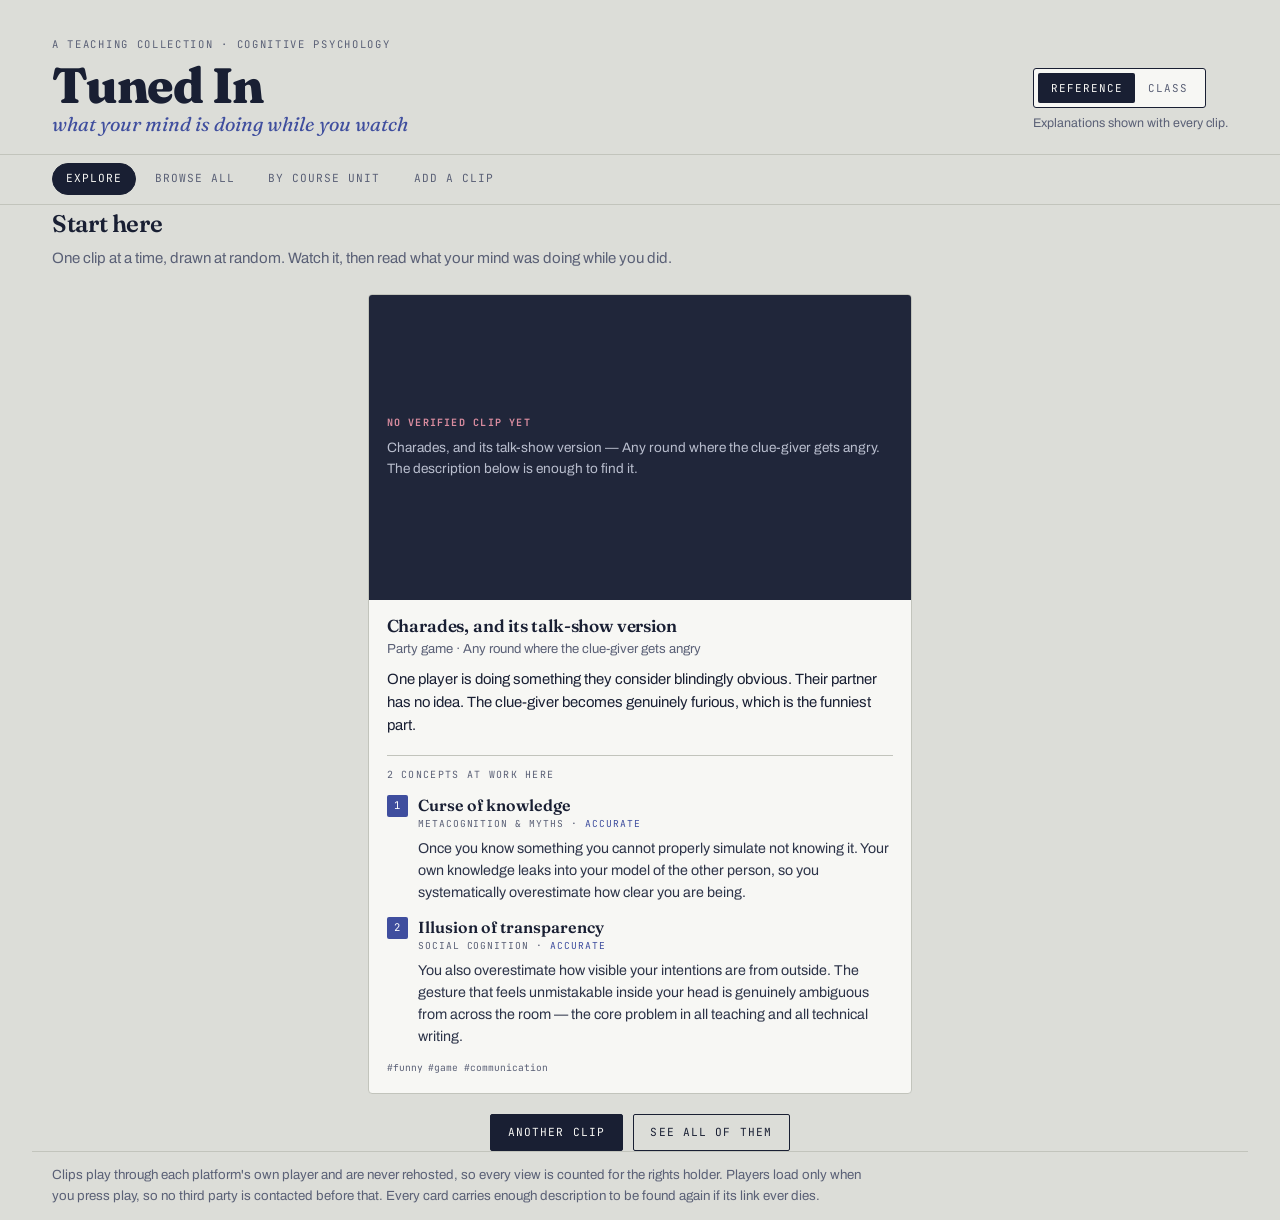
==== index.html @ 75a586c6 "Split the single file into index.html, styles.css, entries.js, app.js The data model in CLAUDE.md al" ====
<!DOCTYPE html>
<html lang="en">
<head>
<meta charset="utf-8">
<meta name="viewport" content="width=device-width, initial-scale=1">
<title>Tuned In — what your mind is doing while you watch</title>
<link rel="preconnect" href="https://fonts.googleapis.com">
<link rel="preconnect" href="https://fonts.gstatic.com" crossorigin>
<link href="https://fonts.googleapis.com/css2?family=Fraunces:ital,opsz,wght@0,9..144,400;0,9..144,600;0,9..144,800;1,9..144,400&family=Archivo:wght@400;500;600&family=JetBrains+Mono:wght@400;500&display=swap" rel="stylesheet">
<link rel="stylesheet" href="styles.css">
</head>
<body>

<header class="mast">
  <div class="wrap mast-inner">
    <div>
      <p class="kicker">A teaching collection &middot; cognitive psychology</p>
      <h1 class="logo">Tuned In<em>what your mind is doing while you watch</em></h1>
    </div>
    <div>
      <div class="mode" role="group" aria-label="Display mode">
        <button data-mode="reference" aria-pressed="true">Reference</button>
        <button data-mode="class" aria-pressed="false">Class</button>
      </div>
      <p class="mode-note" id="mode-note">Explanations shown with every clip.</p>
    </div>
  </div>
</header>

<nav class="views" aria-label="Views">
  <div class="wrap views-inner">
    <button class="tab" data-view="explore" aria-current="true">Explore</button>
    <button class="tab" data-view="browse">Browse all</button>
    <button class="tab" data-view="syllabus">By course unit</button>
    <button class="tab" data-view="add">Add a clip</button>
  </div>
</nav>

<main class="wrap">

  <section class="view" id="view-explore">
    <h2 class="sec">Start here</h2>
    <p class="sec-note">One clip at a time, drawn at random. Watch it, then read what your mind was doing while you did.</p>
    <div class="stage-one" id="explore-stage"></div>
    <div class="explore-controls">
      <button class="btn" id="next">Another clip</button>
      <button class="btn ghost" id="to-browse">See all of them</button>
    </div>
  </section>

  <section class="view" id="view-browse" hidden>
    <h2 class="sec">The whole collection</h2>
    <p class="sec-note">Filter by area of study, or search a concept, a show, or a phrase you half-remember.</p>
    <div class="filters">
      <input type="search" class="search" id="q" placeholder="Search concepts, shows, phrases&hellip;" aria-label="Search clips">
      <div class="chips" id="area-chips" role="group" aria-label="Filter by area"></div>
      <div class="chips" id="verdict-chips" role="group" aria-label="Filter by verdict"></div>
      <p class="count" id="count"></p>
    </div>
    <div class="grid" id="grid"></div>
    <div class="empty" id="empty" hidden>
      <p>No clips match that. Clear a filter or search a different concept.</p>
      <button class="btn ghost" id="clear">Clear all filters</button>
    </div>
  </section>

  <section class="view" id="view-syllabus" hidden>
    <h2 class="sec">By course unit</h2>
    <p class="sec-note">Grouped the way a course tends to run. Copy any line straight into a slide or an assignment.</p>
    <div id="modules"></div>
  </section>

  <section class="view" id="view-add" hidden>
    <h2 class="sec">Add a clip</h2>
    <p class="sec-note">Fill this in and it hands back a finished entry to paste into your data file. Nothing is sent anywhere.</p>
    <p class="allow"><strong>Links are checked against an allowlist before an entry is accepted</strong>, so a visitor can never be sent somewhere unvetted. Currently permitted: <code>youtube.com</code> <code>youtu.be</code> <code>vimeo.com</code> <code>ted.com</code> <code>pbs.org</code> <code>bbc.co.uk</code> <code>npr.org</code> <code>archive.org</code> and any <code>.edu</code> host. Paste a full YouTube address and the video and its start time get pulled out for you. Leave it blank if you have not found a good copy yet &mdash; the clip still gets a card.</p>

    <div class="form" id="form">
      <div class="field wide"><label for="f-url">Paste the clip address (optional)</label><input id="f-url" placeholder="https://www.youtube.com/watch?v=…&amp;t=84s"></div>
      <div class="field"><label for="f-title">Source title</label><input id="f-title" placeholder="The Office (US)"></div>
      <div class="field"><label for="f-kind">Format</label><input id="f-kind" placeholder="Television comedy"></div>
      <div class="field wide"><label for="f-detail">Where in it</label><input id="f-detail" placeholder="Michael follows the satnav into a lake"></div>
      <div class="field"><label for="f-module">Course unit</label><input id="f-module" list="modlist" placeholder="Judgment &amp; decision making"><datalist id="modlist"></datalist></div>
      <div class="field"><label for="f-note">Content note (blank if none)</label><input id="f-note" placeholder="Distressing material"></div>
      <div class="field wide"><label for="f-surface">What you see happen</label><textarea id="f-surface" placeholder="Describe it without naming any concept. In Class mode this is all students get."></textarea></div>
      <div class="field wide"><label for="f-prompt">Discussion prompt for Class mode</label><input id="f-prompt" placeholder="What is going wrong here, and whose fault is it?"></div>
      <div id="cblocks"></div>
      <div class="row-btns">
        <button class="btn ghost" id="add-concept">Add another concept</button>
        <button class="btn" id="make">Build the entry</button>
      </div>
      <div class="field wide"><label for="f-tags">Tags, comma separated</label><input id="f-tags" placeholder="funny, the office, technology"></div>
    </div>
    <p class="msg" id="form-msg"></p>
    <pre class="out" id="out" hidden></pre>
    <button class="btn ghost" id="copy-out" hidden>Copy entry</button>
  </section>

</main>

<footer class="wrap">
  <p>Clips play through each platform's own player and are never rehosted, so every view is counted for the rights holder. Players load only when you press play, so no third party is contacted before that. Every card carries enough description to be found again if its link ever dies.</p>
</footer>

<script src="entries.js"></script>
<script src="app.js"></script>
</body>
</html>
---- styles.css ----
:root{
    --ground:#DCDDD8; --surface:#F7F7F4; --surface-2:#E9E9E3; --slate:#20263A;
    --ink:#191F33; --ink-soft:#5A6076; --rule:#C2C4BC;
    --blue:#3F4E9E; --gold:#A97C10; --rose:#A8455F;
    --display:'Fraunces',Georgia,serif;
    --body:'Archivo',system-ui,-apple-system,sans-serif;
    --mono:'JetBrains Mono',ui-monospace,monospace;
    --maxw:76rem;
  }
  *{box-sizing:border-box}
  body{margin:0;background:var(--ground);color:var(--ink);font-family:var(--body);font-size:16px;line-height:1.55}
  .wrap{max-width:var(--maxw);margin:0 auto;padding:0 1.25rem}
  a{color:var(--blue)}
  button{font:inherit;cursor:pointer}
  :focus-visible{outline:2.5px solid var(--blue);outline-offset:2px;border-radius:2px}
  img{max-width:100%;display:block}

  header.mast{padding:2.25rem 0 1.25rem}
  .mast-inner{display:flex;justify-content:space-between;align-items:flex-end;gap:2rem;flex-wrap:wrap}
  .logo{font-family:var(--display);font-weight:800;font-size:clamp(2.1rem,5vw,3.1rem);line-height:.95;
        letter-spacing:-.025em;margin:0;font-variation-settings:'SOFT' 40,'WONK' 1}
  .logo em{font-style:italic;font-weight:400;font-size:.4em;display:block;color:var(--blue);
           letter-spacing:0;margin-top:.35rem;font-variation-settings:'SOFT' 0}
  .kicker{font-family:var(--mono);font-size:.66rem;letter-spacing:.16em;text-transform:uppercase;
          color:var(--ink-soft);margin:0 0 .6rem}

  .mode{border:1px solid var(--ink);border-radius:3px;padding:.25rem;display:inline-flex;background:var(--surface)}
  .mode button{background:none;border:0;border-radius:2px;padding:.4rem .8rem;font-family:var(--mono);
               font-size:.68rem;letter-spacing:.09em;text-transform:uppercase;color:var(--ink-soft)}
  .mode button[aria-pressed="true"]{background:var(--ink);color:var(--surface)}
  .mode-note{font-size:.78rem;color:var(--ink-soft);margin:.4rem 0 0;max-width:19rem;text-align:right}
  @media (max-width:700px){ .mode-note{text-align:left} }

  nav.views{position:sticky;top:0;z-index:30;background:var(--ground);border-top:1px solid var(--rule);
            border-bottom:1px solid var(--rule);padding:.55rem 0}
  .views-inner{display:flex;gap:.35rem;flex-wrap:wrap}
  .tab{background:none;border:1px solid transparent;border-radius:99px;padding:.38rem .8rem;
       font-family:var(--mono);font-size:.7rem;letter-spacing:.09em;text-transform:uppercase;color:var(--ink-soft)}
  .tab:hover{color:var(--ink);border-color:var(--rule)}
  .tab[aria-current="true"]{background:var(--ink);color:var(--surface);border-color:var(--ink)}

  main{padding:1.75rem 0 5rem}
  .view[hidden]{display:none}
  h2.sec{font-family:var(--display);font-weight:600;font-size:1.5rem;letter-spacing:-.015em;margin:0 0 .3rem}
  .sec-note{color:var(--ink-soft);margin:0 0 1.5rem;max-width:44rem;font-size:.94rem}

  .filters{display:flex;flex-direction:column;gap:.85rem;margin-bottom:1.75rem}
  .search{width:100%;max-width:26rem;padding:.6rem .85rem;border:1px solid var(--rule);border-radius:3px;
          background:var(--surface);color:var(--ink);font-size:.95rem;font-family:var(--body)}
  .chips{display:flex;gap:.35rem;flex-wrap:wrap}
  .chip{background:var(--surface);border:1px solid var(--rule);border-radius:99px;padding:.3rem .75rem;
        font-size:.8rem;color:var(--ink-soft)}
  .chip:hover{border-color:var(--ink-soft);color:var(--ink)}
  .chip[aria-pressed="true"]{background:var(--ink);border-color:var(--ink);color:var(--surface)}
  .count{font-family:var(--mono);font-size:.7rem;color:var(--ink-soft);letter-spacing:.06em;margin:0}

  .grid{display:grid;grid-template-columns:repeat(auto-fill,minmax(20.5rem,1fr));gap:1.25rem;align-items:start}
  .card{background:var(--surface);border:1px solid var(--rule);border-radius:4px;overflow:hidden;
        display:flex;flex-direction:column}
  .card:hover{border-color:var(--ink-soft)}
  .stage{width:100%;aspect-ratio:16/9;background:var(--slate);position:relative;overflow:hidden}
  .stage iframe{width:100%;height:100%;border:0;display:block}
  .facade{position:absolute;inset:0;border:0;padding:0;background:none;width:100%;height:100%;cursor:pointer}
  .facade img{width:100%;height:100%;object-fit:cover}
  .facade::after{content:"";position:absolute;inset:0;background:rgba(25,31,51,.3);transition:background .2s}
  .facade:hover::after{background:rgba(25,31,51,.06)}
  .play{position:absolute;left:50%;top:50%;transform:translate(-50%,-50%);z-index:2;
        background:var(--surface);color:var(--ink);border-radius:99px;padding:.5rem 1rem;
        font-family:var(--mono);font-size:.68rem;letter-spacing:.1em;text-transform:uppercase;
        box-shadow:0 2px 14px rgba(25,31,51,.35);white-space:nowrap}
  .noclip{position:absolute;inset:0;display:flex;flex-direction:column;justify-content:center;
          padding:1.1rem;color:#B9BECE;font-size:.85rem;gap:.4rem}
  .noclip strong{font-family:var(--mono);font-size:.63rem;letter-spacing:.12em;text-transform:uppercase;color:#D98C9F}
  .advisory{background:#F0DDE2;border-bottom:1px solid #DEBFC8;padding:.45rem .95rem;font-size:.78rem;color:#7A2E42}
  .advisory b{font-family:var(--mono);font-size:.62rem;letter-spacing:.1em;text-transform:uppercase}

  .body{padding:1rem 1.1rem 1.1rem;display:flex;flex-direction:column;flex:1}
  .source{margin:0 0 .55rem;font-size:.82rem;color:var(--ink-soft)}
  .source b{font-family:var(--display);font-weight:600;font-size:1.08rem;color:var(--ink);display:block;
            letter-spacing:-.01em;line-height:1.2;margin-bottom:.15rem}
  .surface-txt{margin:0 0 .9rem;font-size:.93rem}
  .prompt{margin:0 0 .9rem;font-size:.9rem;font-style:italic;color:var(--blue);
          border-left:2px solid var(--blue);padding-left:.7rem}
  .divider{font-family:var(--mono);font-size:.62rem;letter-spacing:.13em;text-transform:uppercase;
           color:var(--ink-soft);border-top:1px solid var(--rule);padding-top:.7rem;margin:.2rem 0 .8rem}

  .concepts{list-style:none;margin:0;padding:0;display:flex;flex-direction:column;gap:.9rem}
  .concepts li{display:grid;grid-template-columns:1.35rem 1fr;gap:.6rem}
  .num{font-family:var(--mono);font-size:.66rem;color:#fff;border-radius:2px;text-align:center;
       height:1.35rem;line-height:1.35rem}
  .num.accurate{background:var(--blue)} .num.overstated{background:var(--gold)} .num.myth{background:var(--rose)}
  .cname{font-family:var(--display);font-weight:600;font-size:1rem;line-height:1.25;margin:0 0 .12rem}
  .cmeta{font-family:var(--mono);font-size:.6rem;letter-spacing:.1em;text-transform:uppercase;
         color:var(--ink-soft);margin:0 0 .3rem}
  .cmeta .v.accurate{color:var(--blue)} .cmeta .v.overstated{color:var(--gold)} .cmeta .v.myth{color:var(--rose)}
  .cexp{margin:0;font-size:.89rem;color:#2C3348}

  .reveal-wrap{margin-top:.1rem;margin-bottom:.3rem}
  .reveal{background:none;border:1px solid var(--ink);border-radius:2px;padding:.45rem .8rem;
          font-family:var(--mono);font-size:.68rem;letter-spacing:.09em;text-transform:uppercase;color:var(--ink)}
  .reveal:hover{background:var(--ink);color:var(--surface)}
  .hidden-panel{display:grid;grid-template-rows:0fr;transition:grid-template-rows .4s ease}
  .hidden-panel > div{overflow:hidden}
  .card[data-open="true"] .hidden-panel{grid-template-rows:1fr}
  .foot{margin-top:auto;padding-top:.85rem}
  .tags{display:flex;gap:.35rem;flex-wrap:wrap;margin:0}
  .tag{font-family:var(--mono);font-size:.6rem;color:var(--ink-soft)}
  .tag::before{content:"#"}

  .empty{border:1px dashed var(--rule);border-radius:4px;padding:2.5rem 1.5rem;text-align:center;color:var(--ink-soft)}

  .stage-one{max-width:34rem;margin:0 auto}
  .explore-controls{display:flex;justify-content:center;gap:.6rem;margin-top:1.25rem;flex-wrap:wrap}
  .btn{background:var(--ink);color:var(--surface);border:1px solid var(--ink);border-radius:2px;
       padding:.55rem 1.05rem;font-family:var(--mono);font-size:.7rem;letter-spacing:.1em;text-transform:uppercase}
  .btn:hover{background:var(--blue);border-color:var(--blue)}
  .btn.ghost{background:none;color:var(--ink)}
  .btn.ghost:hover{background:var(--ink);color:var(--surface)}

  .module{margin-bottom:2.25rem}
  .module h3{font-family:var(--display);font-weight:600;font-size:1.12rem;margin:0}
  .mcount{font-family:var(--mono);font-size:.64rem;letter-spacing:.1em;text-transform:uppercase;color:var(--ink-soft);margin:.1rem 0 0}
  .rows{border-top:1px solid var(--rule);margin-top:.7rem}
  .row{display:grid;grid-template-columns:1fr auto;gap:.6rem 1rem;align-items:start;padding:.8rem 0;border-bottom:1px solid var(--rule)}
  .row-main strong{font-weight:600;font-size:.95rem}
  .row-main .clist{color:var(--ink-soft);font-size:.84rem;display:block;margin-top:.1rem}
  @media (max-width:640px){ .row{grid-template-columns:1fr} }

  .form{display:grid;grid-template-columns:1fr 1fr;gap:.9rem;max-width:52rem}
  .field{display:flex;flex-direction:column;gap:.25rem}
  .field.wide{grid-column:1/-1}
  label{font-family:var(--mono);font-size:.64rem;letter-spacing:.1em;text-transform:uppercase;color:var(--ink-soft)}
  input,select,textarea{font-family:var(--body);font-size:.92rem;padding:.5rem .65rem;border:1px solid var(--rule);
    border-radius:3px;background:var(--surface);color:var(--ink)}
  textarea{resize:vertical;min-height:4.2rem}
  @media (max-width:640px){ .form{grid-template-columns:1fr} }
  #cblocks{grid-column:1/-1;display:flex;flex-direction:column;gap:.9rem}
  fieldset.cblock{border:1px solid var(--rule);border-radius:3px;padding:.85rem;margin:0;
                  display:grid;grid-template-columns:1fr 1fr;gap:.9rem;background:var(--surface-2)}
  fieldset.cblock legend{font-family:var(--mono);font-size:.62rem;letter-spacing:.1em;text-transform:uppercase;color:var(--ink-soft);padding:0 .3rem}
  fieldset.cblock .full{grid-column:1/-1}
  @media (max-width:640px){ fieldset.cblock{grid-template-columns:1fr} }
  .row-btns{grid-column:1/-1;display:flex;gap:.5rem;flex-wrap:wrap}
  .allow{font-size:.85rem;color:var(--ink-soft);margin:.3rem 0 1.4rem;max-width:52rem}
  .allow code{font-family:var(--mono);font-size:.76rem;background:var(--surface);padding:.1rem .3rem;border-radius:2px}
  .msg{font-size:.85rem;margin:.75rem 0 0}
  .msg.bad{color:var(--rose)} .msg.ok{color:var(--blue)}
  pre.out{background:var(--slate);color:#DDE0EA;font-family:var(--mono);font-size:.74rem;line-height:1.6;
          padding:1rem;border-radius:4px;overflow:auto;max-width:52rem;margin:1rem 0 .7rem}
  footer{border-top:1px solid var(--rule);padding:1.6rem 0 3rem;color:var(--ink-soft);font-size:.83rem}
  footer p{max-width:52rem}

  @media (prefers-reduced-motion:reduce){ .hidden-panel{transition:none} }
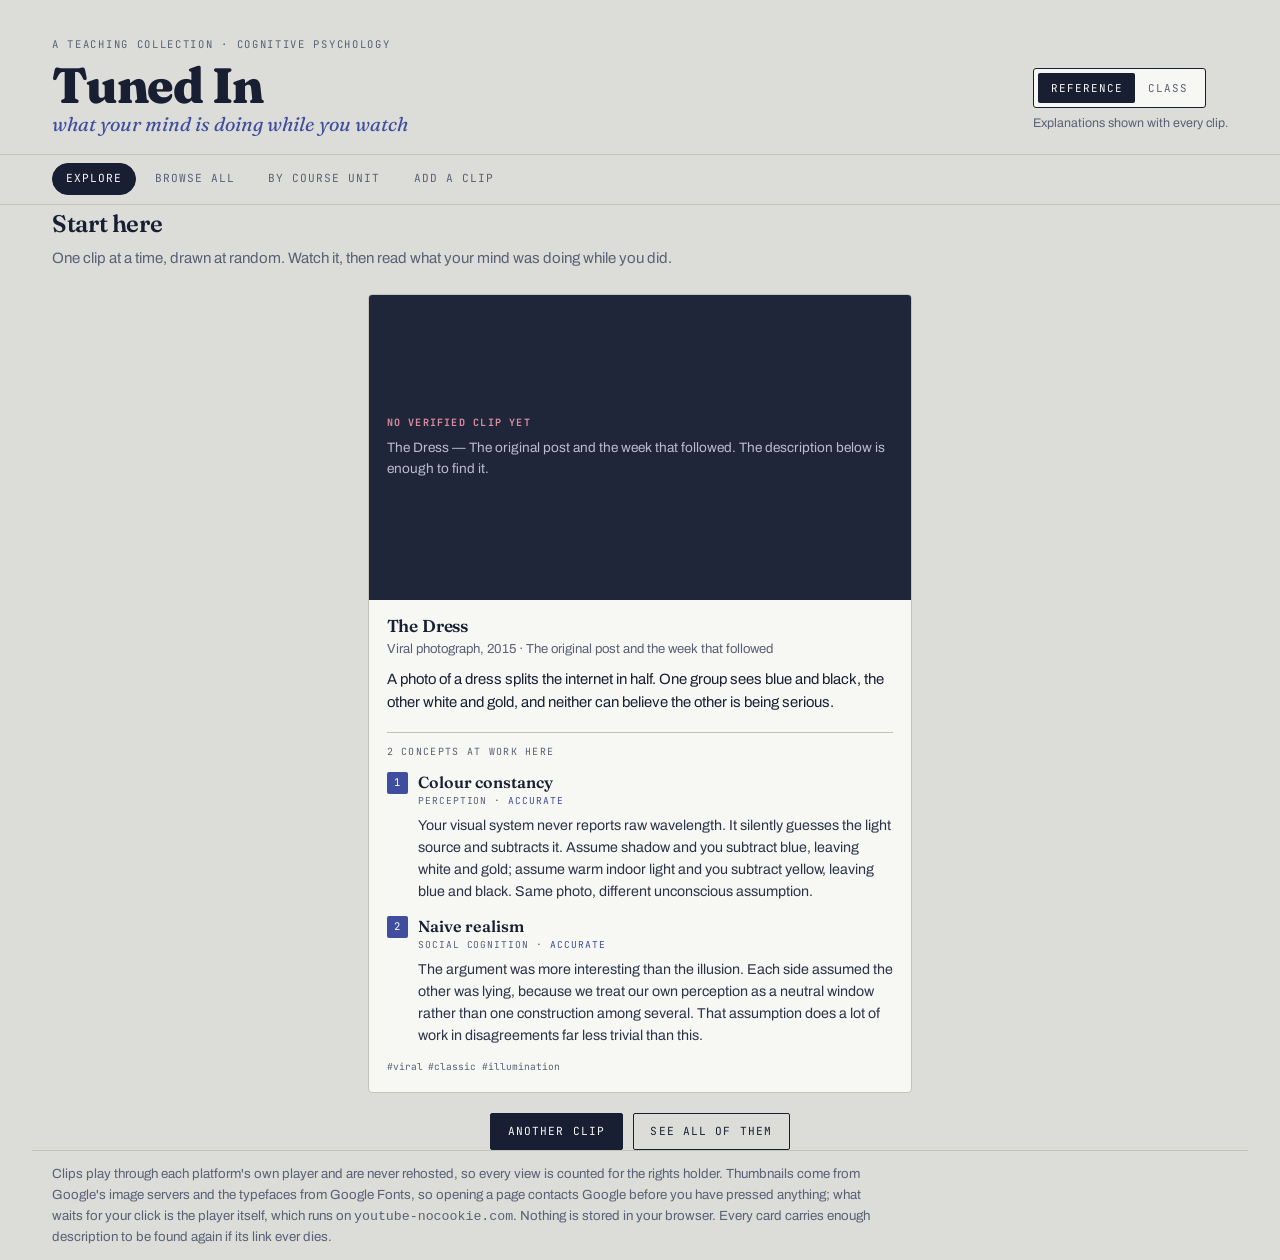
==== commit 627badf0: "Add a collection checker, run it in CI, and make the footer honest Link rot is the main long-term th" ====
--- a/index.html
+++ b/index.html
@@ -99,7 +99,7 @@
 </main>
 
 <footer class="wrap">
-  <p>Clips play through each platform's own player and are never rehosted, so every view is counted for the rights holder. Players load only when you press play, so no third party is contacted before that. Every card carries enough description to be found again if its link ever dies.</p>
+  <p>Clips play through each platform's own player and are never rehosted, so every view is counted for the rights holder. Thumbnails come from Google's image servers and the typefaces from Google Fonts, so opening a page contacts Google before you have pressed anything; what waits for your click is the player itself, which runs on <code>youtube-nocookie.com</code>. Nothing is stored in your browser. Every card carries enough description to be found again if its link ever dies.</p>
 </footer>
 
 <script src="entries.js"></script>
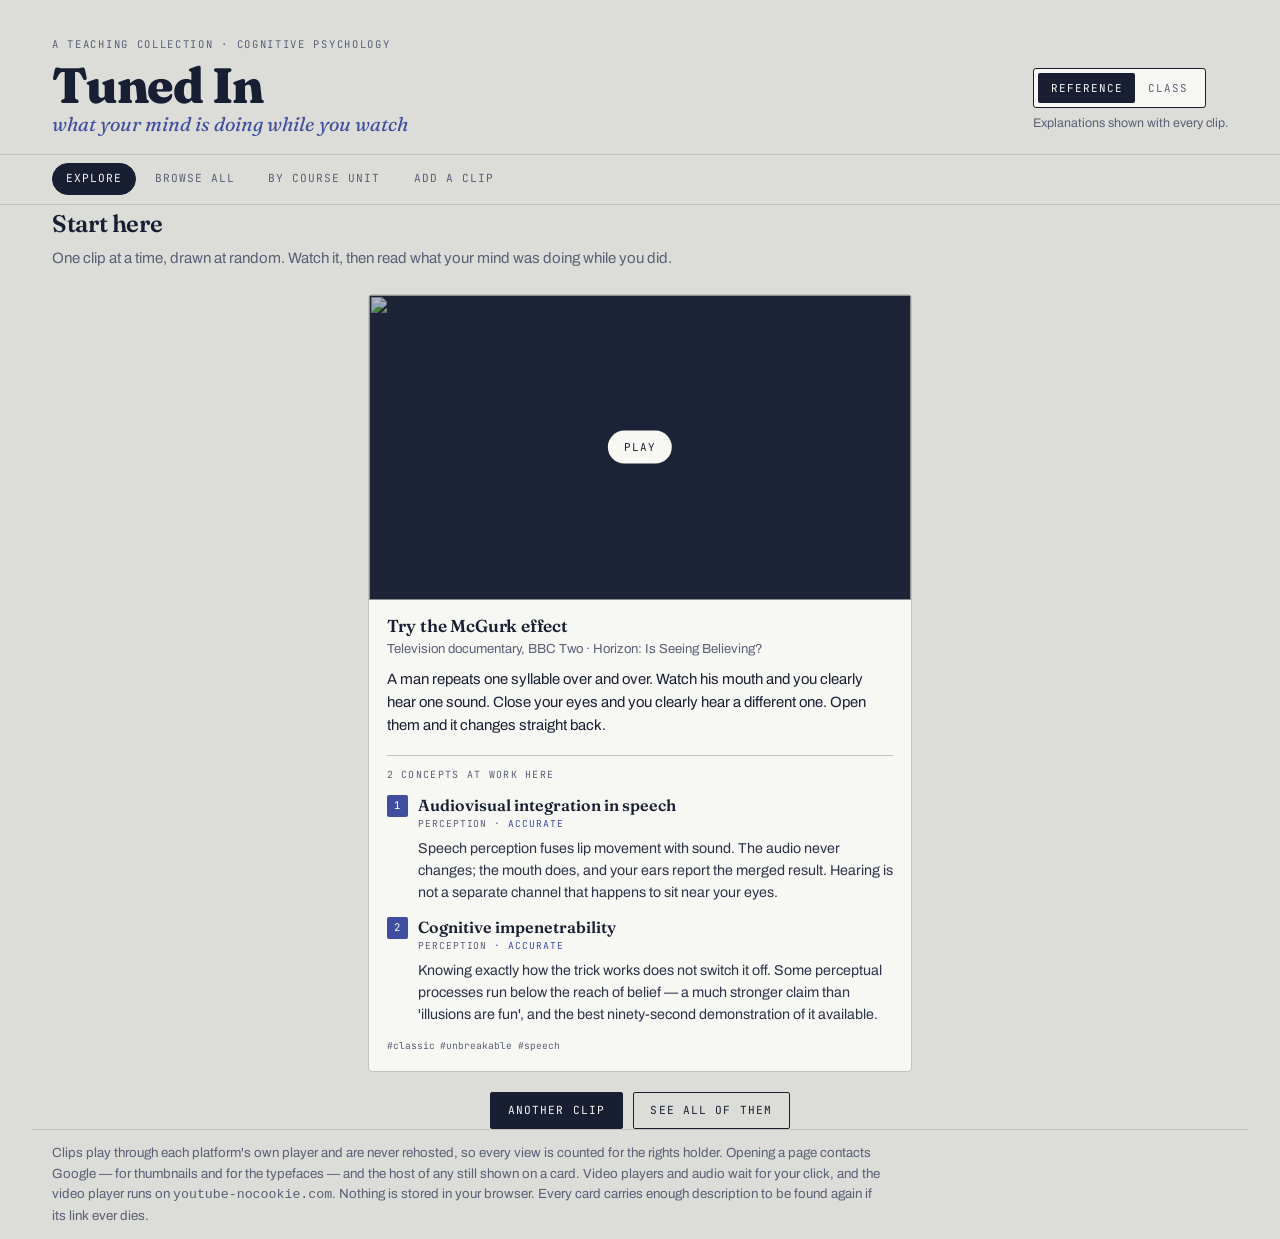
==== commit fbd7545e: "Support stills and audio, lighten the tone, and fix Explore's front door Three changes that came out" ====
--- a/index.html
+++ b/index.html
@@ -73,10 +73,12 @@
   <section class="view" id="view-add" hidden>
     <h2 class="sec">Add a clip</h2>
     <p class="sec-note">Fill this in and it hands back a finished entry to paste into your data file. Nothing is sent anywhere.</p>
-    <p class="allow"><strong>Links are checked against an allowlist before an entry is accepted</strong>, so a visitor can never be sent somewhere unvetted. Currently permitted: <code>youtube.com</code> <code>youtu.be</code> <code>vimeo.com</code> <code>ted.com</code> <code>pbs.org</code> <code>bbc.co.uk</code> <code>npr.org</code> <code>archive.org</code> and any <code>.edu</code> host. Paste a full YouTube address and the video and its start time get pulled out for you. Leave it blank if you have not found a good copy yet &mdash; the clip still gets a card.</p>
+    <p class="allow"><strong>Links are checked against an allowlist before an entry is accepted</strong>, so a visitor can never be sent somewhere unvetted. Currently permitted: <code>youtube.com</code> <code>youtu.be</code> <code>vimeo.com</code> <code>ted.com</code> <code>pbs.org</code> <code>bbc.co.uk</code> <code>npr.org</code> <code>archive.org</code> and any <code>.edu</code> host. Paste a full YouTube address and the video and its start time get pulled out for you; paste a direct address for an image or a sound file and it is treated as a still or as audio. Leave it blank if you have not found a good copy yet &mdash; the entry still gets a card.</p>
 
     <div class="form" id="form">
-      <div class="field wide"><label for="f-url">Paste the clip address (optional)</label><input id="f-url" placeholder="https://www.youtube.com/watch?v=…&amp;t=84s"></div>
+      <div class="field wide"><label for="f-url">Paste the media address (optional)</label><input id="f-url" placeholder="https://www.youtube.com/watch?v=…&amp;t=84s"></div>
+      <div class="field"><label for="f-alt">Alt text (stills only)</label><input id="f-alt" placeholder="A dress photographed under strong backlight"></div>
+      <div class="field"><label for="f-credit">Credit (stills and audio)</label><input id="f-credit" placeholder="Photograph: Cecilia Bleasdale"></div>
       <div class="field"><label for="f-title">Source title</label><input id="f-title" placeholder="The Office (US)"></div>
       <div class="field"><label for="f-kind">Format</label><input id="f-kind" placeholder="Television comedy"></div>
       <div class="field wide"><label for="f-detail">Where in it</label><input id="f-detail" placeholder="Michael follows the satnav into a lake"></div>
@@ -99,7 +101,7 @@
 </main>
 
 <footer class="wrap">
-  <p>Clips play through each platform's own player and are never rehosted, so every view is counted for the rights holder. Thumbnails come from Google's image servers and the typefaces from Google Fonts, so opening a page contacts Google before you have pressed anything; what waits for your click is the player itself, which runs on <code>youtube-nocookie.com</code>. Nothing is stored in your browser. Every card carries enough description to be found again if its link ever dies.</p>
+  <p>Clips play through each platform's own player and are never rehosted, so every view is counted for the rights holder. Opening a page contacts Google — for thumbnails and for the typefaces — and the host of any still shown on a card. Video players and audio wait for your click, and the video player runs on <code>youtube-nocookie.com</code>. Nothing is stored in your browser. Every card carries enough description to be found again if its link ever dies.</p>
 </footer>
 
 <script src="entries.js"></script>
--- a/styles.css
+++ b/styles.css
@@ -71,6 +71,16 @@
   .noclip{position:absolute;inset:0;display:flex;flex-direction:column;justify-content:center;
           padding:1.1rem;color:#B9BECE;font-size:.85rem;gap:.4rem}
   .noclip strong{font-family:var(--mono);font-size:.63rem;letter-spacing:.12em;text-transform:uppercase;color:#D98C9F}
+  /* Media kinds other than video. A still is the content itself rather than a
+     preview of it, so it keeps its own shape instead of being cropped into a
+     16:9 frame. */
+  .stage-image{aspect-ratio:auto;max-height:26rem;display:flex;align-items:center;justify-content:center}
+  .stage-image img{width:100%;height:auto;max-height:26rem;object-fit:contain}
+  .stage-audio{aspect-ratio:auto;display:flex;align-items:center;padding:1rem}
+  .stage-audio audio{width:100%}
+  .credit{font-family:var(--mono);font-size:.6rem;letter-spacing:.06em;color:var(--ink-soft);margin:0;
+          padding:.4rem .95rem;border-bottom:1px solid var(--rule);background:var(--surface-2)}
+
   .advisory{background:#F0DDE2;border-bottom:1px solid #DEBFC8;padding:.45rem .95rem;font-size:.78rem;color:#7A2E42}
   .advisory b{font-family:var(--mono);font-size:.62rem;letter-spacing:.1em;text-transform:uppercase}
 
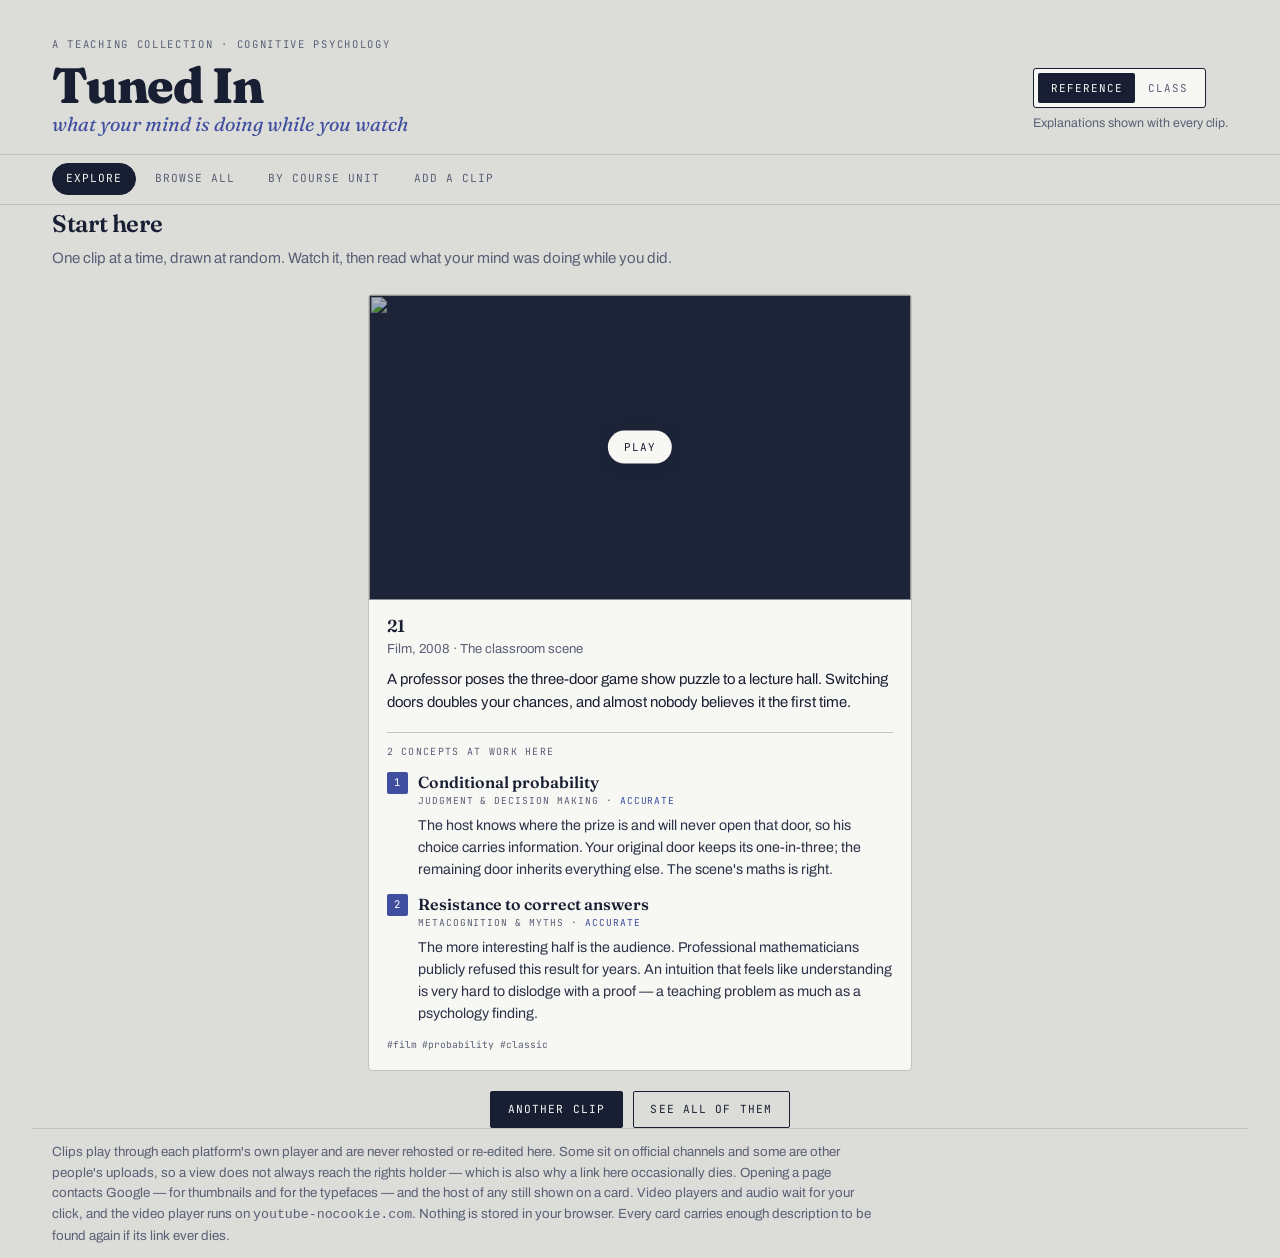
==== commit a43c0ecf: "Stop claiming every view reaches the rights holder CI reported the channel behind each newly sourced" ====
--- a/index.html
+++ b/index.html
@@ -101,7 +101,7 @@
 </main>
 
 <footer class="wrap">
-  <p>Clips play through each platform's own player and are never rehosted, so every view is counted for the rights holder. Opening a page contacts Google — for thumbnails and for the typefaces — and the host of any still shown on a card. Video players and audio wait for your click, and the video player runs on <code>youtube-nocookie.com</code>. Nothing is stored in your browser. Every card carries enough description to be found again if its link ever dies.</p>
+  <p>Clips play through each platform's own player and are never rehosted or re-edited here. Some sit on official channels and some are other people's uploads, so a view does not always reach the rights holder — which is also why a link here occasionally dies. Opening a page contacts Google — for thumbnails and for the typefaces — and the host of any still shown on a card. Video players and audio wait for your click, and the video player runs on <code>youtube-nocookie.com</code>. Nothing is stored in your browser. Every card carries enough description to be found again if its link ever dies.</p>
 </footer>
 
 <script src="entries.js"></script>
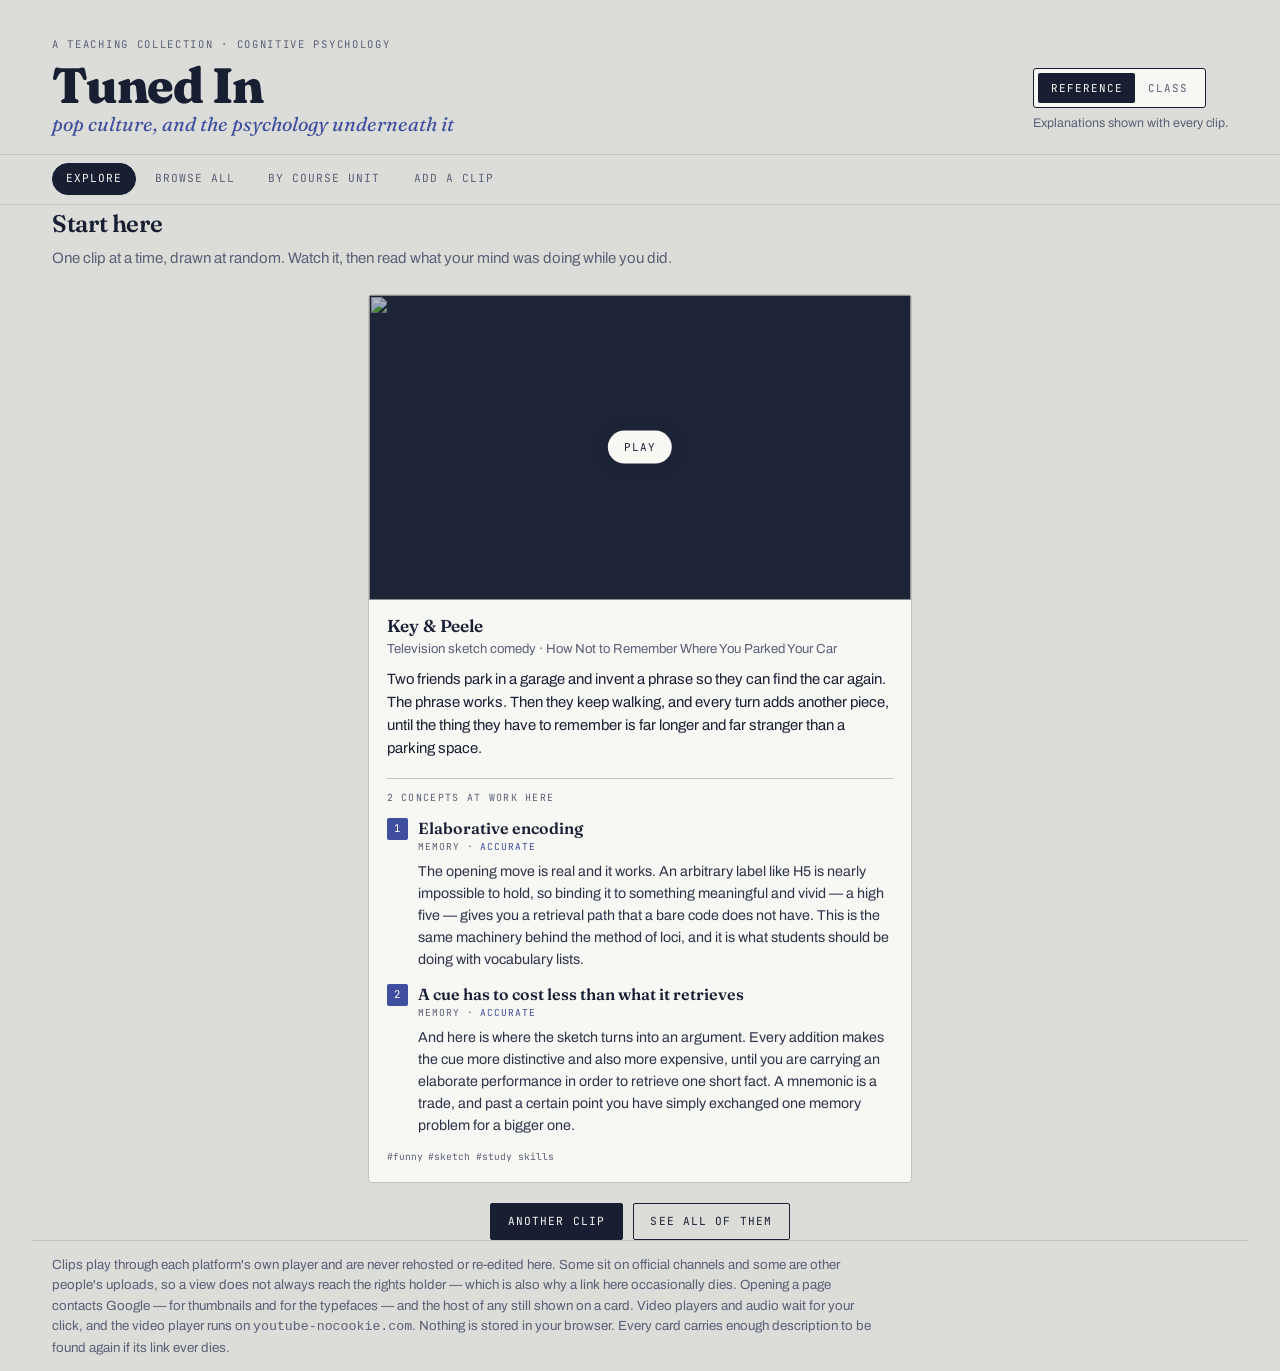
==== commit e32aee2e: "New tagline, a favicon, and a gate for clips that need a naive viewer The tagline becomes "pop cultu" ====
--- a/index.html
+++ b/index.html
@@ -3,7 +3,9 @@
 <head>
 <meta charset="utf-8">
 <meta name="viewport" content="width=device-width, initial-scale=1">
-<title>Tuned In — what your mind is doing while you watch</title>
+<title>Tuned In — pop culture, and the psychology underneath it</title>
+<link rel="icon" type="image/svg+xml" href="favicon.svg">
+<link rel="alternate icon" type="image/png" href="favicon.png">
 <link rel="preconnect" href="https://fonts.googleapis.com">
 <link rel="preconnect" href="https://fonts.gstatic.com" crossorigin>
 <link href="https://fonts.googleapis.com/css2?family=Fraunces:ital,opsz,wght@0,9..144,400;0,9..144,600;0,9..144,800;1,9..144,400&family=Archivo:wght@400;500;600&family=JetBrains+Mono:wght@400;500&display=swap" rel="stylesheet">
@@ -15,7 +17,7 @@
   <div class="wrap mast-inner">
     <div>
       <p class="kicker">A teaching collection &middot; cognitive psychology</p>
-      <h1 class="logo">Tuned In<em>what your mind is doing while you watch</em></h1>
+      <h1 class="logo">Tuned In<em>pop culture, and the psychology underneath it</em></h1>
     </div>
     <div>
       <div class="mode" role="group" aria-label="Display mode">
--- a/styles.css
+++ b/styles.css
@@ -81,6 +81,11 @@
   .credit{font-family:var(--mono);font-size:.6rem;letter-spacing:.06em;color:var(--ink-soft);margin:0;
           padding:.4rem .95rem;border-bottom:1px solid var(--rule);background:var(--surface-2)}
 
+  /* Distinct from the rose advisory: this is an instruction, not a warning. */
+  .watchfirst{background:#E4E7F2;border-bottom:1px solid #C6CCE2;padding:.45rem .95rem;font-size:.78rem;
+              color:#2B3566;margin:0}
+  .watchfirst b{font-family:var(--mono);font-size:.62rem;letter-spacing:.1em;text-transform:uppercase}
+
   .advisory{background:#F0DDE2;border-bottom:1px solid #DEBFC8;padding:.45rem .95rem;font-size:.78rem;color:#7A2E42}
   .advisory b{font-family:var(--mono);font-size:.62rem;letter-spacing:.1em;text-transform:uppercase}
 
@@ -110,8 +115,13 @@
           font-family:var(--mono);font-size:.68rem;letter-spacing:.09em;text-transform:uppercase;color:var(--ink)}
   .reveal:hover{background:var(--ink);color:var(--surface)}
   .hidden-panel{display:grid;grid-template-rows:0fr;transition:grid-template-rows .4s ease}
-  .hidden-panel > div{overflow:hidden}
+  /* Clipping to zero height hides the answer from sight but leaves it in the
+     accessibility tree and in find-in-page, so a screen reader would announce
+     the concepts before the clip is watched. visibility:hidden removes it from
+     both, which is what Class mode and the watch-first cards actually promise. */
+  .hidden-panel > div{overflow:hidden;visibility:hidden;transition:visibility 0s linear .4s}
   .card[data-open="true"] .hidden-panel{grid-template-rows:1fr}
+  .card[data-open="true"] .hidden-panel > div{visibility:visible;transition-delay:0s}
   .foot{margin-top:auto;padding-top:.85rem}
   .tags{display:flex;gap:.35rem;flex-wrap:wrap;margin:0}
   .tag{font-family:var(--mono);font-size:.6rem;color:var(--ink-soft)}
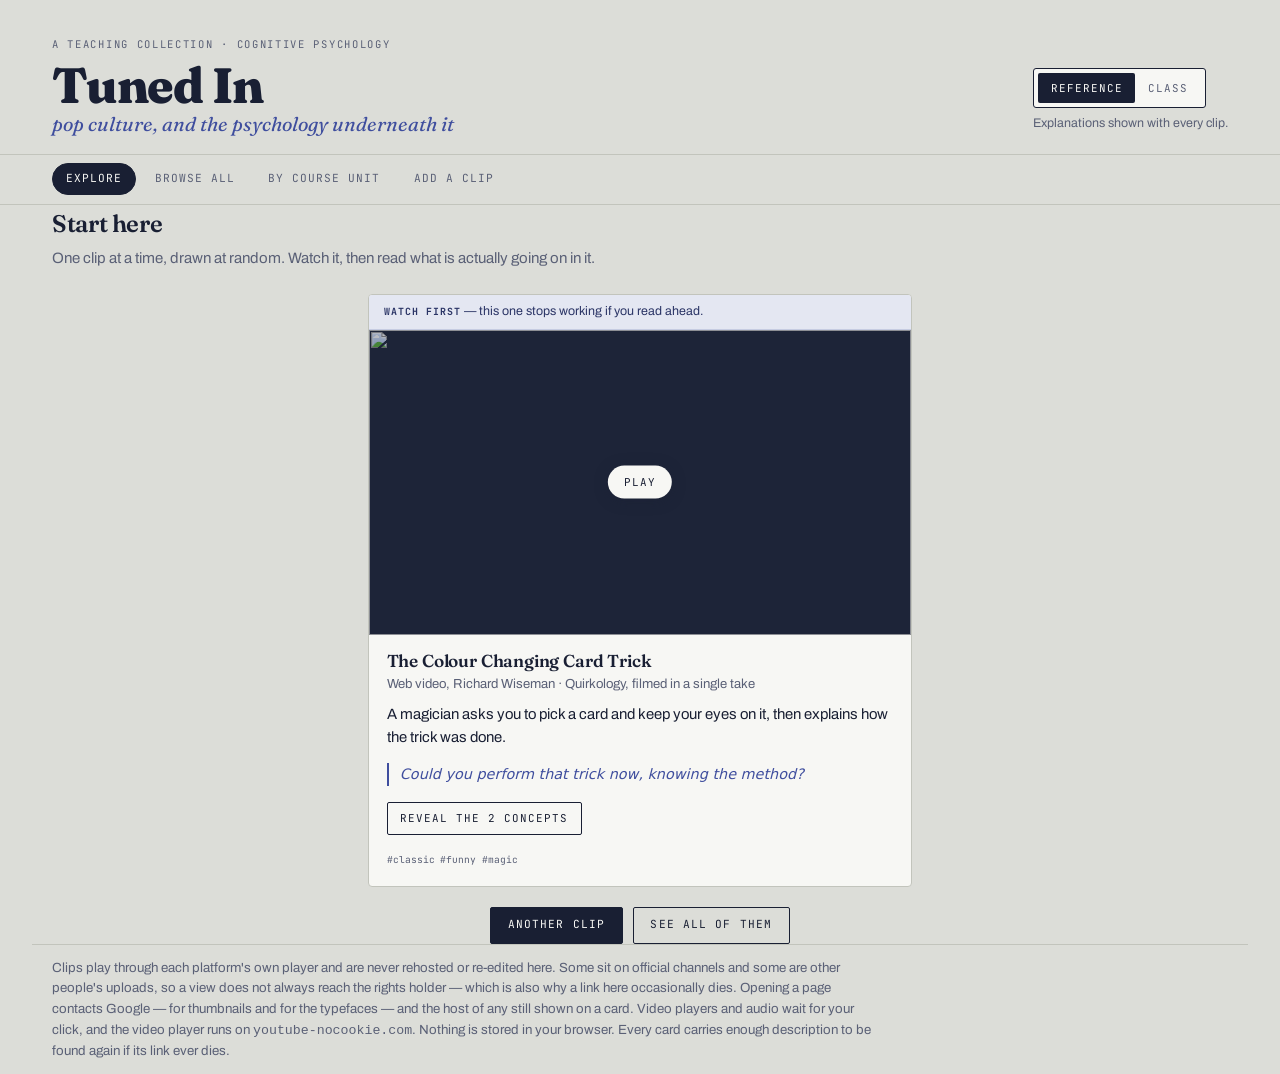
==== commit 6cedd1b0: "Correct several claims, and reword the verdict so it fits every card The Explore line said the site " ====
--- a/index.html
+++ b/index.html
@@ -42,7 +42,7 @@
 
   <section class="view" id="view-explore">
     <h2 class="sec">Start here</h2>
-    <p class="sec-note">One clip at a time, drawn at random. Watch it, then read what your mind was doing while you did.</p>
+    <p class="sec-note">One clip at a time, drawn at random. Watch it, then read what is actually going on in it.</p>
     <div class="stage-one" id="explore-stage"></div>
     <div class="explore-controls">
       <button class="btn" id="next">Another clip</button>
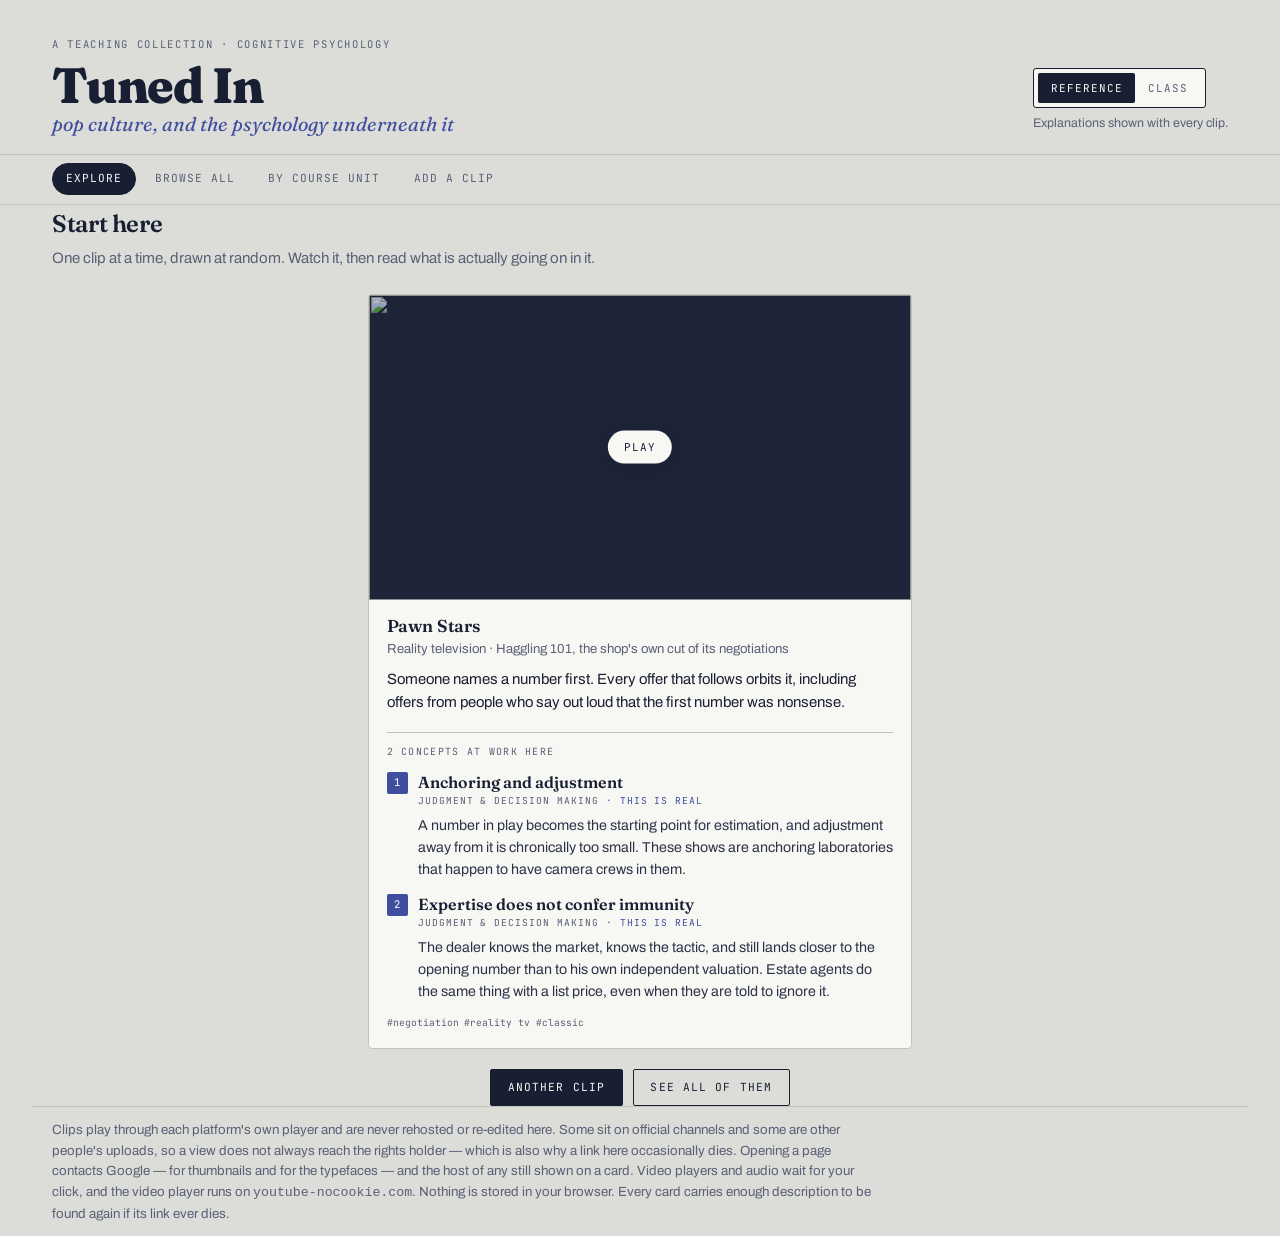
==== commit 2249238b: "Give the site a description and a sharing card Every card on this site is rendered in JavaScript, so" ====
--- a/index.html
+++ b/index.html
@@ -4,6 +4,30 @@
 <meta charset="utf-8">
 <meta name="viewport" content="width=device-width, initial-scale=1">
 <title>Tuned In — pop culture, and the psychology underneath it</title>
+<meta name="description" content="Pop culture clips paired with the cognitive psychology they demonstrate: what is real, what is exaggerated, and what the screen simply gets wrong.">
+
+<!--
+  Sharing card. Every card on this site is rendered in JavaScript, so a scraper
+  that does not run scripts sees an empty page: without these tags a link
+  pasted into Slack, email or a course page unfurls as a bare URL with no
+  title, summary or image.
+
+  og:url and og:image have to be absolute, so both carry the deployed address.
+  If this site ever moves to its own domain, change them here and nowhere else.
+  The card itself is generated from tools/og-card.html.
+-->
+<meta property="og:type" content="website">
+<meta property="og:site_name" content="Tuned In">
+<meta property="og:url" content="https://ndg13b.github.io/tuned-in/">
+<meta property="og:title" content="Tuned In — pop culture, and the psychology underneath it">
+<meta property="og:description" content="Pop culture clips paired with the cognitive psychology they demonstrate: what is real, what is exaggerated, and what the screen simply gets wrong.">
+<meta property="og:image" content="https://ndg13b.github.io/tuned-in/og-card.png">
+<meta property="og:image:width" content="1200">
+<meta property="og:image:height" content="630">
+<meta property="og:image:alt" content="Tuned In — a teaching collection on cognitive psychology, with the three verdicts: real, exaggerated, myth.">
+<meta name="twitter:card" content="summary_large_image">
+<meta name="theme-color" content="#20263A">
+
 <link rel="icon" type="image/svg+xml" href="favicon.svg">
 <link rel="alternate icon" type="image/png" href="favicon.png">
 <link rel="preconnect" href="https://fonts.googleapis.com">
--- a/styles.css
+++ b/styles.css
@@ -1,7 +1,11 @@
   :root{
     --ground:#DCDDD8; --surface:#F7F7F4; --surface-2:#E9E9E3; --slate:#20263A;
     --ink:#191F33; --ink-soft:#5A6076; --rule:#C2C4BC;
-    --blue:#3F4E9E; --gold:#A97C10; --rose:#A8455F;
+    /* Gold is darker than the original mustard because it is only ever used
+       where contrast matters: as the "real, but exaggerated" label and behind
+       the white numeral on that card. At #A97C10 those were 3.5:1 and 3.8:1,
+       both under the 4.5:1 floor. This reads as the same colour and passes. */
+    --blue:#3F4E9E; --gold:#8F680E; --rose:#A8455F;
     --display:'Fraunces',Georgia,serif;
     --body:'Archivo',system-ui,-apple-system,sans-serif;
     --mono:'JetBrains Mono',ui-monospace,monospace;
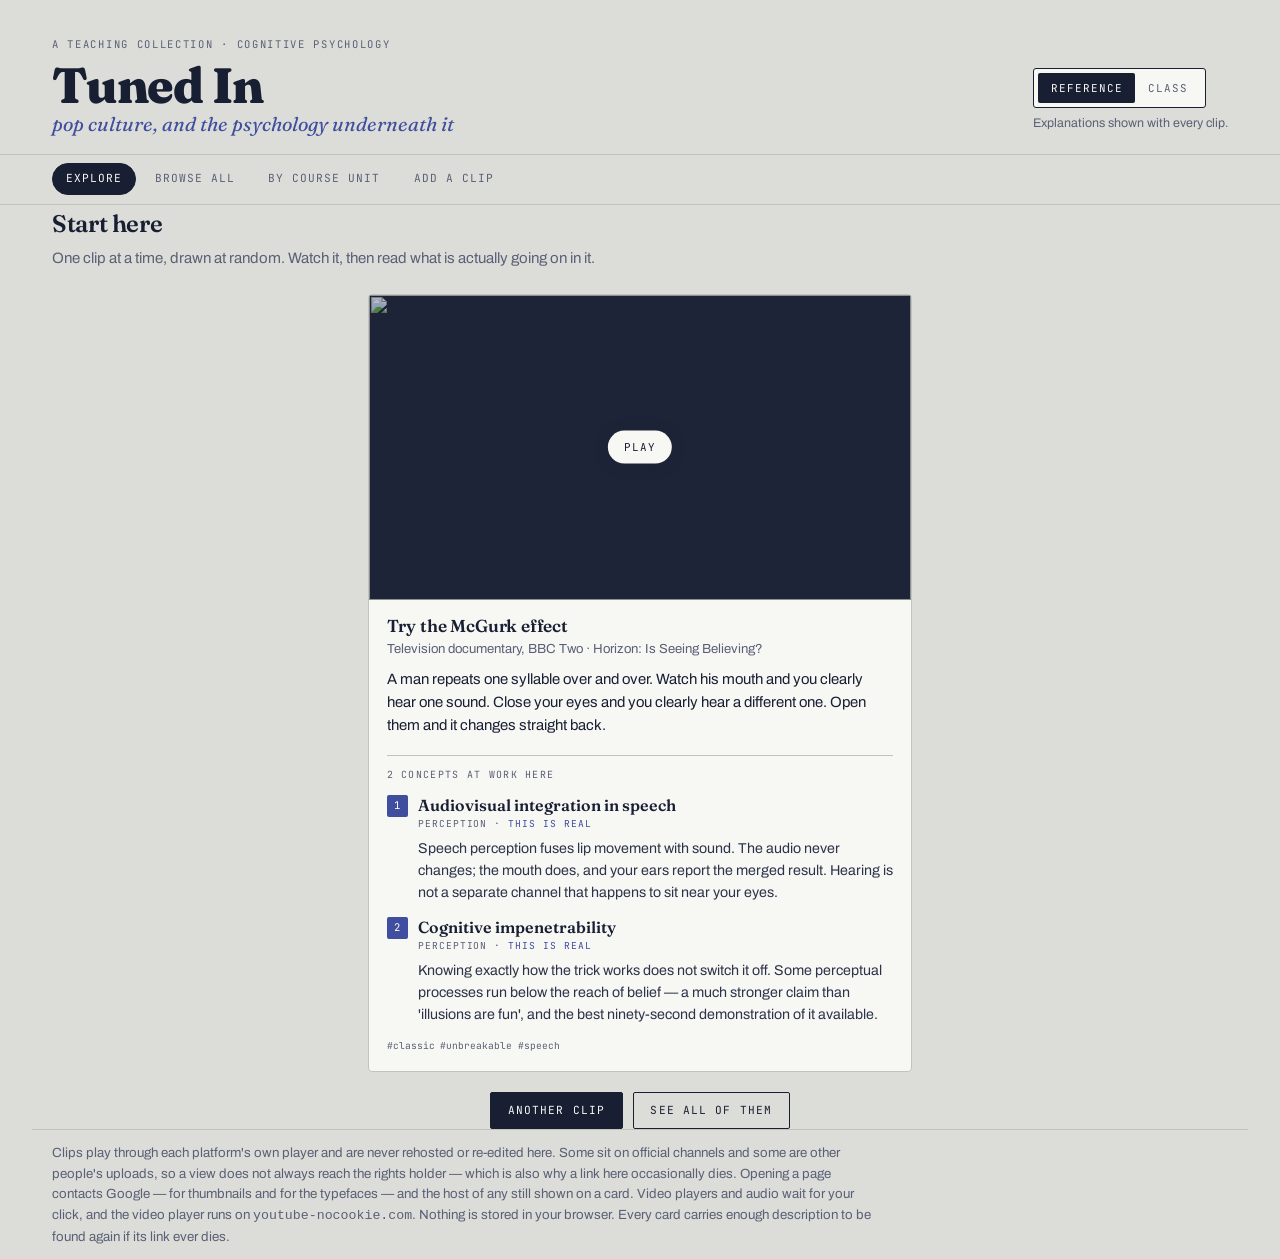
==== commit 5055f460: "Point the site at tunedinpsych.org The sharing card's og:url and og:image have to be absolute, so th" ====
--- a/index.html
+++ b/index.html
@@ -18,10 +18,10 @@
 -->
 <meta property="og:type" content="website">
 <meta property="og:site_name" content="Tuned In">
-<meta property="og:url" content="https://ndg13b.github.io/tuned-in/">
+<meta property="og:url" content="https://tunedinpsych.org/">
 <meta property="og:title" content="Tuned In — pop culture, and the psychology underneath it">
 <meta property="og:description" content="Pop culture clips paired with the cognitive psychology they demonstrate: what is real, what is exaggerated, and what the screen simply gets wrong.">
-<meta property="og:image" content="https://ndg13b.github.io/tuned-in/og-card.png">
+<meta property="og:image" content="https://tunedinpsych.org/og-card.png">
 <meta property="og:image:width" content="1200">
 <meta property="og:image:height" content="630">
 <meta property="og:image:alt" content="Tuned In — a teaching collection on cognitive psychology, with the three verdicts: real, exaggerated, myth.">
